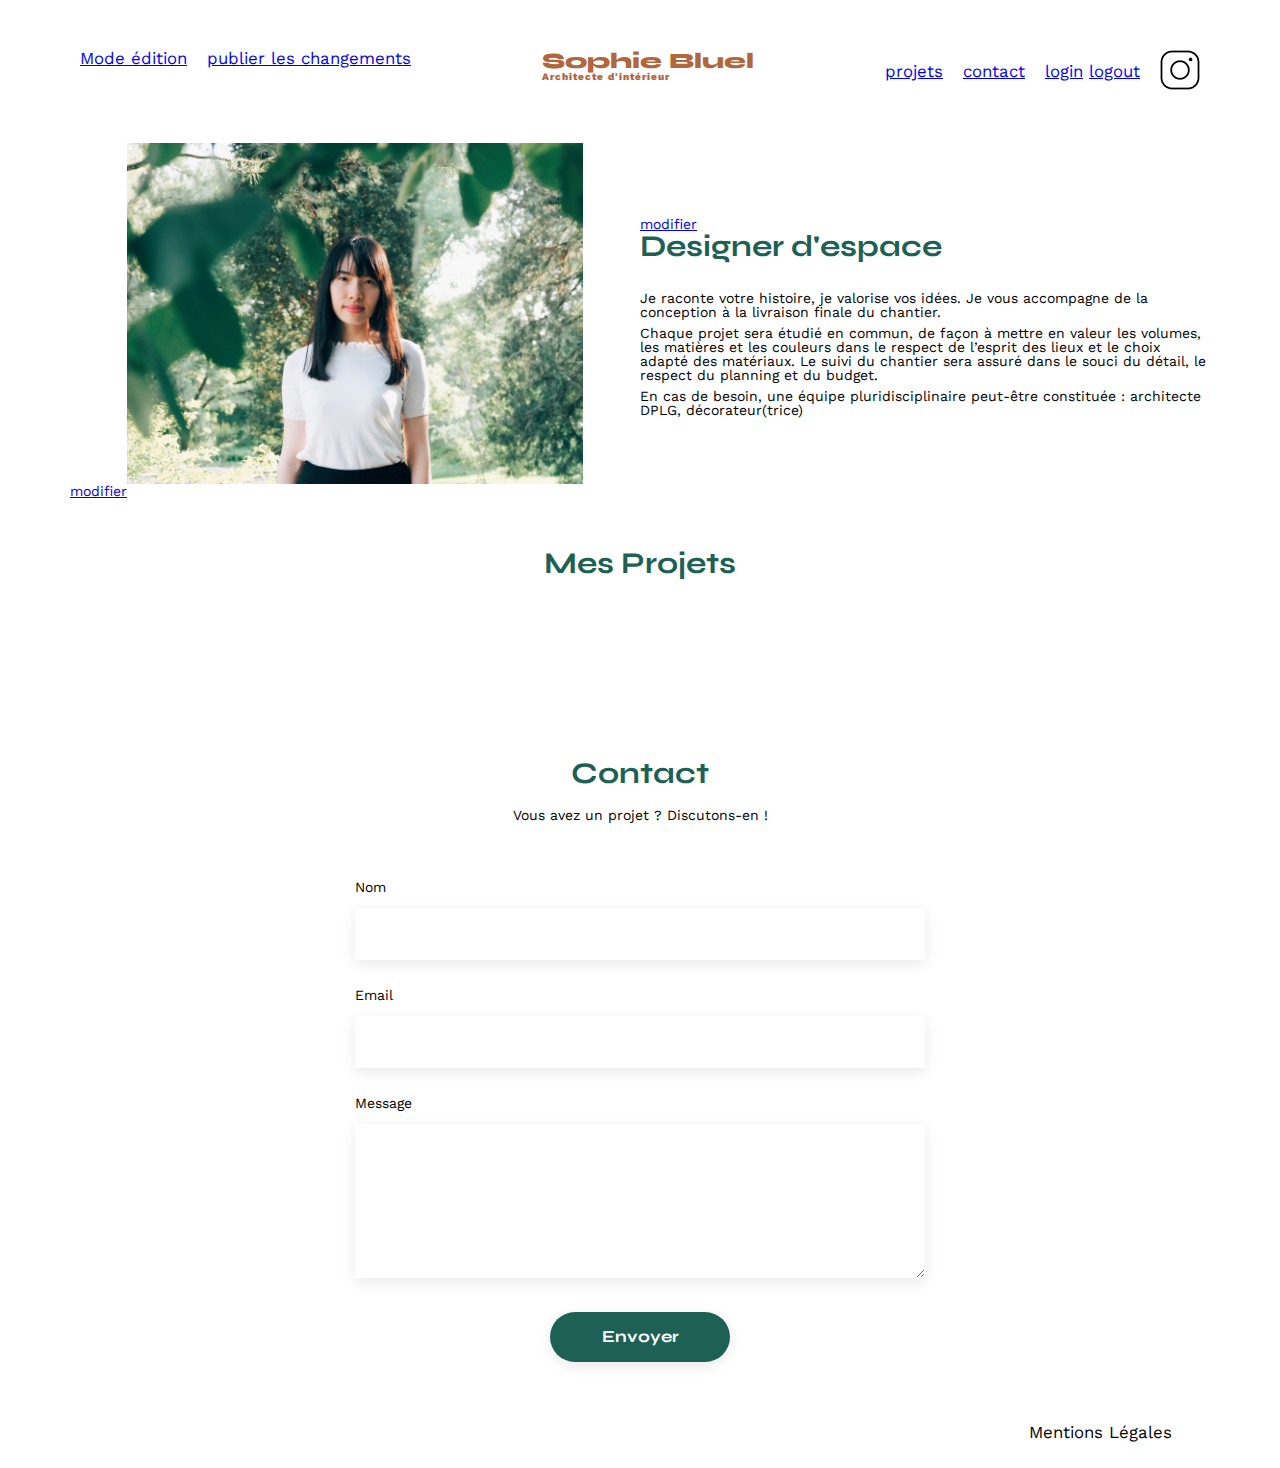
==== FrontEnd/index.html @ 35801a2e "préparation de la section modale en commentaire" ====
<!DOCTYPE html>
<html lang="fr">

<head>
	<meta charset="UTF-8">
	<title>Sophie Bluel - Architecte d'intérieur</title>
	<meta name="viewport" content="width=device-width, initial-scale=1.0">
	<link rel="preconnect" href="https://fonts.googleapis.com">
	<link rel="preconnect" href="https://fonts.gstatic.com" crossorigin>
	<link href="https://fonts.googleapis.com/css2?family=Syne:wght@700;800&family=Work+Sans&display=swap"
		rel="stylesheet">
	<meta name="description" content="">
	<link rel="stylesheet" href="./assets/style.css">
	<script type="module" src="/FrontEnd/index.js"></script>
</head>

<body>
	<header>
		<nav id="top-bar">
			<ul>
				<li><a href="#"><i class="fa-sharp fa-regular fa-pen-to-square"></i>Mode édition</a></li>
				<li><a href="#" class="publish-btn">publier les changements</a></li>
			</ul>
		</nav>

		<h1>Sophie Bluel <span>Architecte d'intérieur</span></h1>
		<nav>
			<ul>
				<li><a href="#portfolio">projets</a></li>
				<li><a href="#contact">contact</a></li>
				<li>
					<a class="only-guest" href="login.html">login</a>
					<a id="nav-logout" class="only-admin" href="#">logout</a>
				</li>
				<li><img src="./assets/icons/instagram.png" alt="Instagram"></li>
			</ul>
		</nav>
	</header>
	<main>

		<section id="introduction">
			<figure>
				<img src="./assets/images/sophie-bluel.png" alt="sophie-bluel">
				<a id="update-img" class="only-admin update-btn" href="#"><i
						class="fa-sharp fa-regular fa-pen-to-square"></i>modifier</a>
			</figure>
			<article id="space-introduction-in-mode-admin">
				<a id="update-description" class="only-admin update-btn" href="#"><i
						class="fa-sharp fa-regular fa-pen-to-square"></i>modifier</a>
				<h2>Designer d'espace</h2>
				<p>Je raconte votre histoire, je valorise vos idées. Je vous accompagne de la conception à la livraison
					finale du chantier.</p>
				<p>Chaque projet sera étudié en commun, de façon à mettre en valeur les volumes, les matières et les
					couleurs dans le respect de l’esprit des lieux et le choix adapté des matériaux. Le suivi du
					chantier sera assuré dans le souci du détail, le respect du planning et du budget.</p>
				<p>En cas de besoin, une équipe pluridisciplinaire peut-être constituée : architecte DPLG,
					décorateur(trice)</p>
			</article>
		</section>

		<section id="portfolio">
			<h2>Mes Projets</h2>
			<div id="all-filters" class="filters"></div>
			<div class="gallery"></div>
		</section>
		<section id="contact">
			<h2>Contact</h2>
			<p>Vous avez un projet ? Discutons-en !</p>
			<form action="#" method="post">
				<label for="name">Nom</label>
				<input type="text" name="name" id="name">
				<label for="email">Email</label>
				<input type="email" name="email" id="email">
				<label for="message">Message</label>
				<textarea name="message" id="message" cols="30" rows="10"></textarea>
				<input type="submit" value="Envoyer">
			</form>
		</section>
	</main>

	<footer>
		<nav>
			<ul>
				<li>Mentions Légales</li>
			</ul>
		</nav>
	</footer>
	<!-- Modale -->

</body>

</html>
---- FrontEnd/assets/style.css ----
/* http://meyerweb.com/eric/tools/css/reset/
   v2.0 | 20110126
   License: none (public domain)
*/

html,
body,
div,
span,
applet,
object,
iframe,
h1,
h2,
h3,
h4,
h5,
h6,
p,
blockquote,
pre,
a,
abbr,
acronym,
address,
big,
cite,
code,
del,
dfn,
em,
img,
ins,
kbd,
q,
s,
samp,
small,
strike,
strong,
sub,
sup,
tt,
var,
b,
u,
i,
center,
dl,
dt,
dd,
ol,
ul,
li,
fieldset,
form,
label,
legend,
table,
caption,
tbody,
tfoot,
thead,
tr,
th,
td,
article,
aside,
canvas,
details,
embed,
figure,
figcaption,
footer,
header,
hgroup,
menu,
nav,
output,
ruby,
section,
summary,
time,
mark,
audio,
video {
	margin: 0;
	padding: 0;
	border: 0;
	font-size: 100%;
	font: inherit;
	vertical-align: baseline;
}

/* HTML5 display-role reset for older browsers */
article,
aside,
details,
figcaption,
figure,
footer,
header,
hgroup,
menu,
nav,
section {
	display: block;
}

body {
	line-height: 1;
}

ol,
ul {
	list-style: none;
}

blockquote,
q {
	quotes: none;
}

blockquote:before,
blockquote:after,
q:before,
q:after {
	content: '';
	content: none;
}

table {
	border-collapse: collapse;
	border-spacing: 0;
}

/** end reset css**/
body {
	max-width: 1140px;
	margin: auto;
	font-family: 'Work Sans';
	font-size: 14px;
}

header {
	display: flex;
	justify-content: space-between;
	margin: 50px 0
}

section {
	margin: 50px 0
}

h1 {
	display: flex;
	flex-direction: column;
	font-family: 'Syne';
	font-size: 22px;
	font-weight: 800;
	color: #B1663C
}

h1>span {
	font-family: 'Work Sans';
	font-size: 10px;
	letter-spacing: 0.1em;
	;
}

h2 {
	font-family: 'Syne';
	font-weight: 700;
	font-size: 30px;
	color: #1D6154
}

nav ul {
	display: flex;
	align-items: center;
	list-style-type: none;

}

nav li {
	padding: 0 10px;
	font-size: 1.2em;
}

li:hover {
	color: #B1663C;
}

#introduction {
	display: flex;
	align-items: center;
}

#introduction figure {
	flex: 1
}

#introduction img {
	display: block;
	margin: auto;
	width: 80%;
}

#introduction article {
	flex: 1
}

#introduction h2 {
	margin-bottom: 1em;
}

#introduction p {
	margin-bottom: 0.5em;
}

#portfolio h2 {
	text-align: center;
	margin-bottom: 1em;
}

/* portfolio filters */
.filters {
	display: flex;
	flex-direction: row;
	justify-content: center;
	padding: 50px 0;
}

.filters-design {
	margin-left: 10px;
	border: 1px solid #1D6154;
	border-radius: 60px;
	font-size: 1.15em;
	color: #1D6154;
	background-color: rgb(246, 246, 235);
	padding: 7px 15px;
}

.filter-active {
	color: #FFFFFF;
}

.filter-all {
	padding-left: 25px;
	padding-right: 25px;
}

/* portfolio gallery */
.gallery {
	width: 100%;
	display: grid;
	grid-template-columns: 1fr 1fr 1fr;
	grid-column-gap: 20px;
	grid-row-gap: 20px;
}

.gallery img {
	width: 100%;
}

.gallery figcaption {
	font-size: 0.930em;
	line-height: 15px;
	padding-top: 7px;
}

/* contact section */
#contact {
	width: 50%;
	margin: auto;
}

#contact>* {
	text-align: center;

}

#contact h2 {
	margin-bottom: 20px;
}

#contact form {
	text-align: left;
	margin-top: 30px;
	display: flex;
	flex-direction: column;
}

#contact input {
	height: 50px;
	font-size: 1.2em;
	border: none;
	box-shadow: 0px 4px 14px rgba(0, 0, 0, 0.09);
}

#contact label {
	margin: 2em 0 1em 0;
}

#contact textarea {
	border: none;
	box-shadow: 0px 4px 14px rgba(0, 0, 0, 0.09);
}

input[type="submit"] {
	font-family: 'Syne';
	font-weight: 700;
	color: white;
	background-color: #1D6154;
	margin: 2em auto;
	width: 180px;
	text-align: center;
	border-radius: 60px;
}

/* footer */
footer nav ul {
	display: flex;
	justify-content: flex-end;
	margin: 2em
}
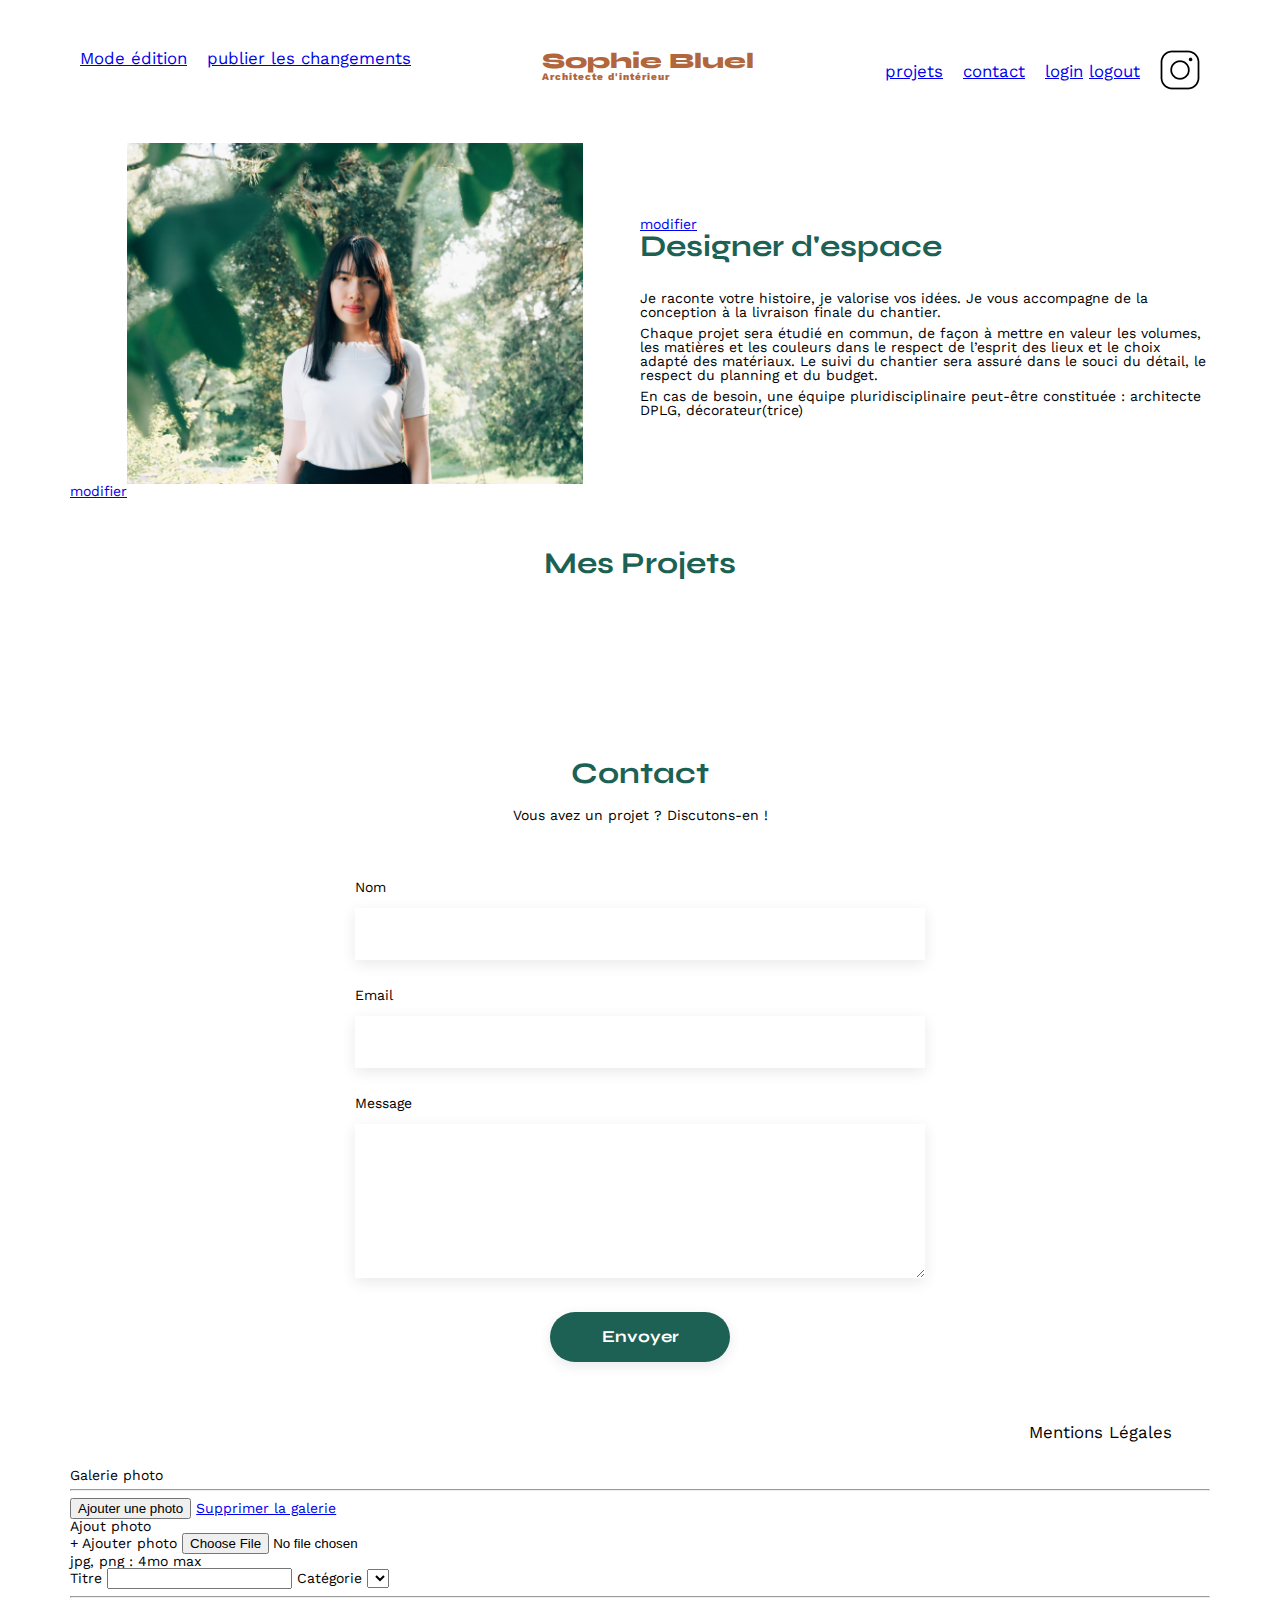
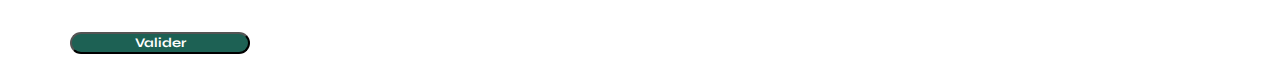
==== commit d206f6a9: "ajout modale en html" ====
--- a/FrontEnd/index.html
+++ b/FrontEnd/index.html
@@ -32,7 +32,8 @@
 					<a class="only-guest" href="login.html">login</a>
 					<a id="nav-logout" class="only-admin" href="#">logout</a>
 				</li>
-				<li><img src="./assets/icons/instagram.png" alt="Instagram"></li>
+				<li id="instagram"><img src="./assets/icons/instagram.png" href="https://www.instagram.com/"
+						alt="Instagram"></li>
 			</ul>
 		</nav>
 	</header>
@@ -86,7 +87,43 @@
 		</nav>
 	</footer>
 	<!-- Modale -->
-
+	<div id="modal" class="modal-overlay" aria-hidden="true" role="dialog" aria-labelledby="title-modal-overlay">
+		<div id="modal-works" class="modal-gallery">
+			<a id="button-to-close-first-window" href="#" class="modal-close"><i class="fa-solid fa-xmark"></i></a>
+			<h3 id="title-modal-overlay" class="modal-title">Galerie photo</h3>
+			<div class="modal-content"></div>
+			<hr>
+			<div class="container-modal-add-and-modal-delete">
+				<button id="modal-edit-add" class="modal-add">Ajouter une photo</button>
+				<a href="#" class="modal-delete-all">Supprimer la galerie</a>
+			</div>
+		</div>
+		<div id="modal-edit" class="modal-edit-work">
+			<div class="container-for-icon-in-second-window-of-modal">
+				<a id="arrow-return" href="#"><i class="fa-solid fa-arrow-left"></i></a>
+				<a id="button-to-close-second-window" href="#"><i class="fa-solid fa-xmark"></i></a>
+			</div>
+			<h3 class="modal-title">Ajout photo</h3>
+			<form id="modal-edit-work-form" method="post" action="#">
+				<div id="modal-edit-new-photo" class="modal-content-new-photo">
+					<i id="photo-add-icon" class="fa-regular fa-image"></i>
+					<label id="new-image">+ Ajouter photo</label>
+					<input id="form-image" type="file" name="image" accept="image/*, .jpg, .jpeg, .png" required>
+					<p id="photo-size">jpg, png : 4mo max</p>
+				</div>
+				<div class="modal-content-new-category-title">
+					<label for="form-title">Titre</label>
+					<input type="text" name="title" id="form-title" value="" required>
+					<label for="form-category">Catégorie</label>
+					<select class="choice-category" id="form-category" required>
+						<option value=""></option>
+					</select>
+					<hr class="border-in-second-window-of-modal">
+					<input type="submit" id="submit-new-work" value="Valider">
+				</div>
+			</form>
+		</div>
+	</div>
 </body>
 
 </html>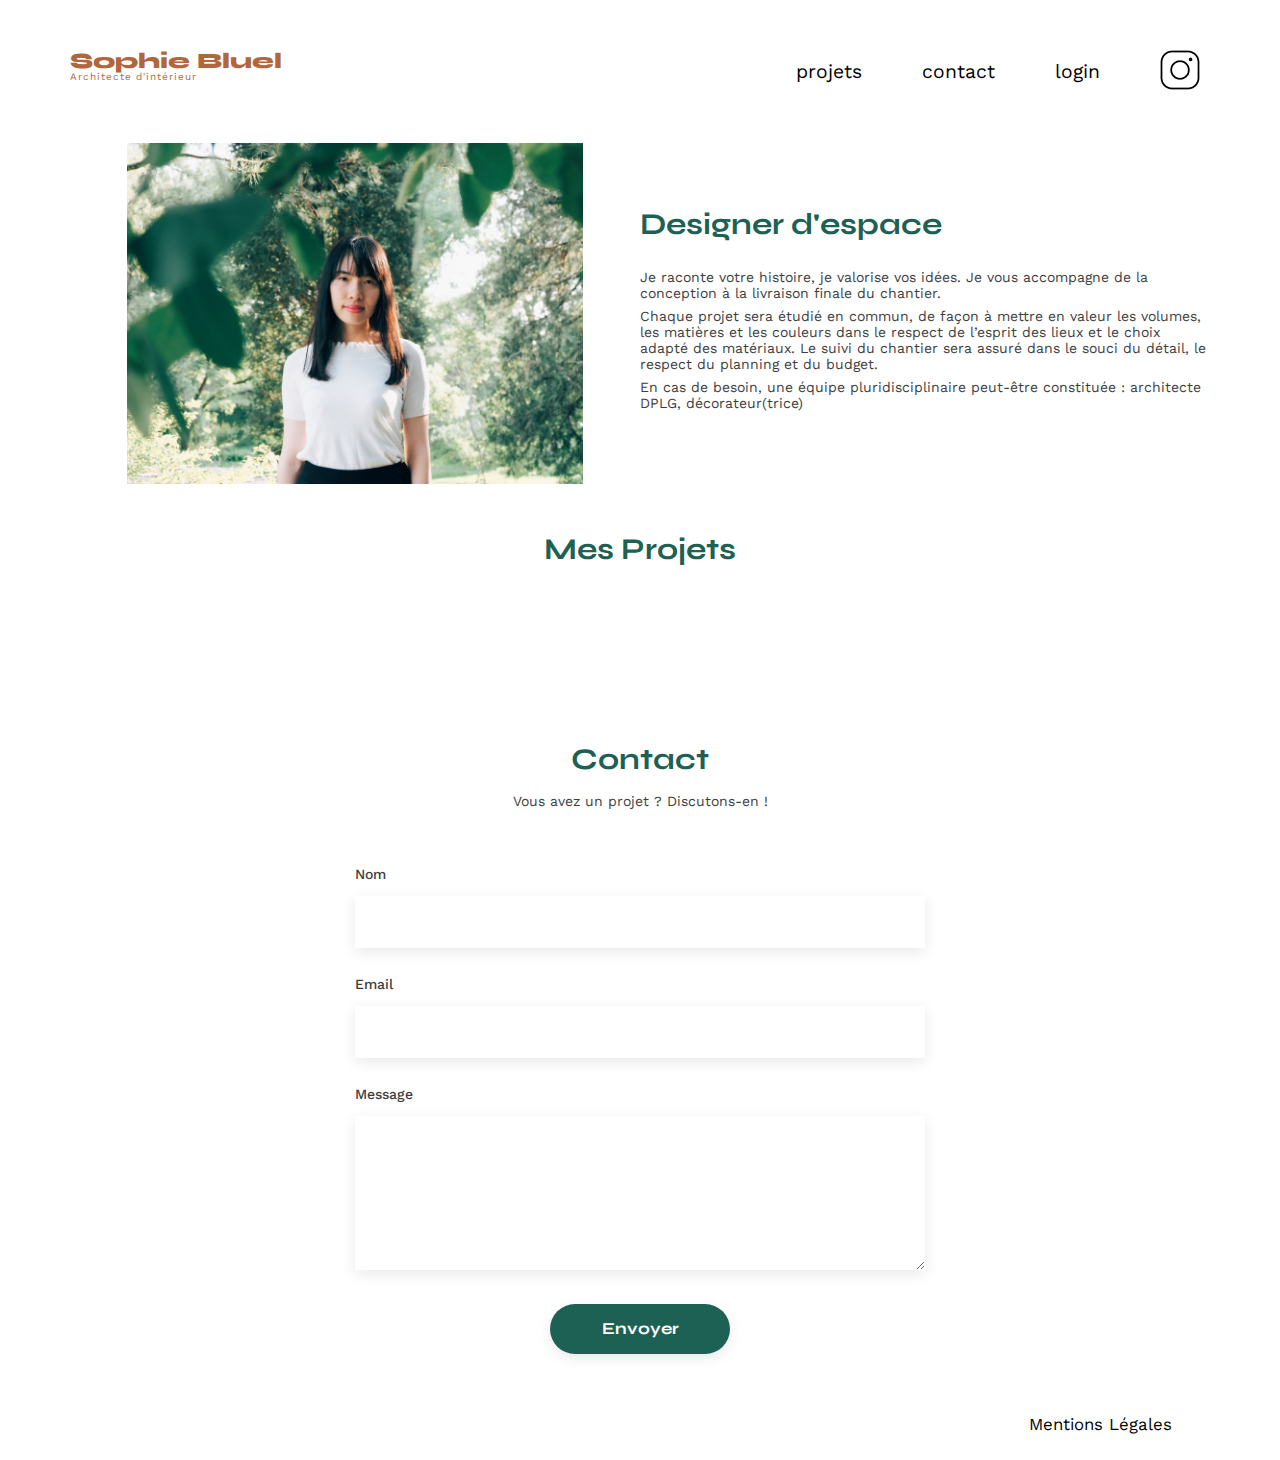
==== commit 82d0a55e: "correction de certaines balises, correction d'affichage du header pour la page login sans impacter l" ====
--- a/FrontEnd/index.html
+++ b/FrontEnd/index.html
@@ -16,7 +16,7 @@
 
 <body>
 	<header>
-		<nav id="top-bar">
+		<nav id="top-bar-design">
 			<ul>
 				<li><a href="#"><i class="fa-sharp fa-regular fa-pen-to-square"></i>Mode édition</a></li>
 				<li><a href="#" class="publish-btn">publier les changements</a></li>
--- a/FrontEnd/assets/style.css
+++ b/FrontEnd/assets/style.css
@@ -144,7 +144,7 @@
 
 header {
 	display: flex;
-	justify-content: space-between;
+	justify-content: flex-end;
 	margin: 50px 0
 }
 
@@ -158,7 +158,7 @@
 	font-family: 'Syne';
 	font-size: 22px;
 	font-weight: 800;
-	color: #B1663C
+	color: #B1663C;
 }
 
 h1>span {
@@ -191,6 +191,143 @@
 	color: #B1663C;
 }
 
+li a:hover,
+.user-login-formulary a:hover,
+#top-bar a:hover,
+.container-only-admin a:hover,
+.update-btn:hover {
+	color: #B1663C;
+}
+
+ul {
+	list-style: none;
+}
+
+a {
+	text-decoration: none;
+	color: #000000;
+}
+
+.insta-logo {
+	width: 19px;
+	height: 19px;
+	margin-top: 5px;
+}
+
+input[type="submit"]:hover,
+button:hover {
+	cursor: pointer;
+}
+
+#introduction p,
+#contact label,
+#contact p,
+.gallery figcaption,
+.user-login-formulary label,
+.user-login-formulary a,
+#modal-edit-work-form label {
+	color: #3D3D3D;
+}
+
+h1>span,
+#introduction p,
+.gallery figcaption,
+#contact p,
+nav a,
+.modal-title,
+.modal-delete-all,
+.modal-content-new-photo p {
+	font-weight: 400;
+}
+
+#contact label,
+.user-login-formulary label,
+.user-login-formulary a,
+#modal-edit-work-form #new-image,
+.modal-content-new-category-title label {
+	font-weight: 500;
+}
+
+h1 .name-of-designer,
+.filters-design,
+#contact input[type="submit"],
+.user-login-formulary input[type="submit"],
+.modal-delete-all,
+#modal-edit-work-form input[type="submit"] {
+	font-family: 'Syne';
+}
+
+.user-login-formulary input[type="submit"],
+#portfolio .filter-active,
+#contact input[type="submit"],
+.modal-add {
+	background-color: #1D6154;
+}
+
+#introduction p,
+#contact label,
+footer li a,
+.user-login-formulary label,
+.user-login-formulary a {
+	line-height: 16px;
+}
+
+#contact form,
+#contact>*,
+.user-login-formulary form,
+.user-login-formulary h2 {
+	min-width: 200px;
+}
+
+.only-guest {
+	display: block;
+}
+
+.only-admin {
+	display: none;
+}
+
+/*** CSS HEADER ***/
+
+.nav-for-user {
+	display: flex;
+	flex-direction: row;
+	justify-content: space-between;
+	padding: 50px 50px 0 50px;
+}
+
+h1 {
+	display: flex;
+	flex-direction: column;
+	margin-right: auto;
+}
+
+.name-of-designer {
+	font-weight: 800;
+	font-size: 1.6em;
+	line-height: 26px;
+	color: #B1663C;
+	margin-right: 13.4rem;
+}
+
+.job-of-designer {
+	font-size: 0.680em;
+	line-height: 12px;
+	letter-spacing: 0.1em;
+	margin-top: 5px;
+	color: #B1663C;
+}
+
+nav li {
+	padding-left: 50px;
+}
+
+nav a {
+	font-size: 1.15em;
+	line-height: 19px;
+}
+
+/* introduction */
 #introduction {
 	display: flex;
 	align-items: center;
@@ -216,6 +353,15 @@
 
 #introduction p {
 	margin-bottom: 0.5em;
+}
+
+
+#introduction #update-description {
+	padding-bottom: 20px;
+}
+
+#introduction #update-img {
+	padding-top: 15px;
 }
 
 #portfolio h2 {
@@ -323,4 +469,342 @@
 	display: flex;
 	justify-content: flex-end;
 	margin: 2em
+}
+
+/***** Login page *****/
+.typography-for-login-in-user-page {
+	font-weight: 600;
+}
+
+.user-login-formulary form {
+	display: flex;
+	flex-direction: column;
+	text-align: left;
+}
+
+.user-login-formulary {
+	width: 50%;
+	margin: auto;
+	padding: 140px 170px 330px 170px;
+}
+
+.user-login-formulary h2 {
+	text-align: center;
+}
+
+.space-between-label-and-input-in-user-login-formulary {
+	padding-bottom: 5px;
+	padding-top: 30px;
+}
+
+.user-login-formulary input {
+	height: 50px;
+	border: none;
+	box-shadow: 0px 4px 14px rgba(0, 0, 0, 0.09);
+}
+
+.user-login-formulary input[type="submit"] {
+	margin: 40px auto 30px;
+	height: 36px;
+	display: block;
+	border: none;
+	color: #FFFFFF;
+	border-radius: 60px;
+	font-size: 1em;
+	padding: 10px 39px;
+	min-width: 180px;
+}
+
+.user-login-formulary a {
+	margin: auto;
+	text-decoration: underline;
+}
+
+/***** CSS admin mode only *****/
+body.connected .only-guest {
+	display: none;
+}
+
+body.connected .only-admin {
+	display: block;
+}
+
+/*** Top-bar ***/
+#top-bar-design {
+	display: flex;
+	flex-direction: row;
+	justify-content: center;
+	width: 100%;
+	height: 60px;
+	background-color: #000000;
+	display: none;
+}
+
+#top-bar-design li {
+	padding-left: 10px;
+}
+
+#top-bar-design i {
+	padding-right: 10px;
+	font-size: 16px;
+}
+
+#top-bar-design a {
+	color: #FFFFFF;
+}
+
+#top-bar-design .publish-btn {
+	background: #FFFFFF;
+	border-radius: 60px;
+	color: #000000;
+	padding: 9px 23px;
+}
+
+/*** Click "modifier" to open modal ***/
+.container-only-admin {
+	display: flex;
+	flex-direction: row;
+	justify-content: center;
+	align-items: center;
+	gap: 30px;
+}
+
+.update-btn i {
+	padding-right: 10px;
+	font-size: 20px;
+}
+
+/*** CSS Modal ***/
+.modal-overlay {
+	position: fixed;
+	display: flex;
+	flex-direction: row;
+	justify-content: center;
+	align-items: center;
+	top: 0;
+	left: 0;
+	width: 100%;
+	height: 100%;
+	background-color: rgba(0, 0, 0, 0.3);
+	display: none;
+}
+
+/* First window of modal, "modal-works" */
+.modal-gallery {
+	width: 44%;
+	height: 730px;
+	background-color: #FFFFFF;
+	border-radius: 10px;
+	display: none;
+}
+
+.modal-content {
+	display: flex;
+	flex-direction: row;
+	flex-wrap: wrap;
+	padding: 45px 90px 45px 100px;
+	gap: 10px;
+}
+
+.modal-content figure {
+	display: flex;
+	flex-direction: column;
+}
+
+.modal-content img {
+	width: 80px;
+}
+
+.modal-content .work-item .trash,
+.modal-content .work-item .cross {
+	margin-top: 5px;
+	color: #FFFFFF;
+	background: #000000;
+	border-radius: 2px;
+	text-align: center;
+	position: absolute;
+}
+
+.modal-content .work-item .trash {
+	margin-left: 60px;
+	padding: 4px;
+	font-size: 9px;
+}
+
+.modal-content .work-item .cross {
+	margin-left: 40px;
+	padding: 3.5px;
+	font-size: 10px;
+}
+
+.modal-content .work-item .cross {
+	display: none;
+}
+
+.modal-content .work-item:hover .cross {
+	display: flex;
+}
+
+.modal-content .work-item:hover {
+	cursor: pointer;
+}
+
+.modal-content figcaption {
+	padding-top: 5px;
+}
+
+.modal-close {
+	display: flex;
+	flex-direction: row;
+	justify-content: flex-end;
+	padding-right: 30px;
+	padding-top: 30px;
+	font-size: 15px;
+}
+
+.modal-title {
+	font-size: 1.860em;
+	line-height: 30px;
+	text-align: center;
+	padding-top: 15px;
+}
+
+hr {
+	margin: 0 105px;
+	border-top: 1px solid #B3B3B3;
+	border-bottom: 0;
+	border-left: 0;
+	border-right: 0;
+}
+
+.container-modal-add-and-modal-delete {
+	display: flex;
+	flex-direction: column;
+	align-items: center;
+	padding-top: 40px;
+}
+
+.modal-add {
+	border: none;
+	border-radius: 60px;
+	color: #FFFFFF;
+	padding: 10px 49px;
+	font-family: 'Syne';
+	font-size: 1em;
+	font-weight: 700;
+}
+
+.modal-delete-all {
+	font-size: 1em;
+	line-height: 17px;
+	color: #D65353;
+	padding-top: 20px;
+}
+
+/* Second window of modal, "modal-edit" */
+.modal-edit-work {
+	width: 630px;
+	height: 670px;
+	background-color: #FFFFFF;
+	border-radius: 10px;
+	display: none;
+}
+
+.modal-edit-work .container-for-icon-in-second-window-of-modal {
+	display: flex;
+	flex-direction: row;
+	justify-content: space-between;
+	padding: 30px 30px 0 30px;
+	font-size: 15px;
+}
+
+#modal-edit-work-form .modal-content-new-photo {
+	display: flex;
+	flex-direction: column;
+	align-items: center;
+	padding: 30px 0 19px 0;
+	background-color: #E8F1F7;
+	border-radius: 3px;
+	margin: 35px 105px 0 105px;
+}
+
+.modal-content-new-photo i {
+	font-size: 58px;
+	color: #B9C5CC;
+	padding-bottom: 20px;
+}
+
+.modal-content-new-photo #new-image {
+	background-color: #CBD6DC;
+	border: none;
+	border-radius: 50px;
+	font-family: 'Work Sans';
+	font-size: 1em;
+	line-height: 16px;
+	color: #306685;
+	text-align: center;
+	padding: 10px 33px;
+	cursor: pointer;
+}
+
+.modal-content-new-photo #form-image {
+	margin-top: -36px;
+	width: 173px;
+	padding: 8px 0;
+	border: none;
+	border-radius: 50px;
+	opacity: 0;
+	cursor: pointer;
+}
+
+.modal-content-new-photo p {
+	font-size: 0.750em;
+	line-height: 12px;
+	color: #444444;
+	padding-top: 7px;
+}
+
+#modal-edit-work-form .modal-content-new-category-title {
+	display: flex;
+	flex-direction: column;
+	text-align: left;
+	padding: 10px 105px 0 105px;
+}
+
+.modal-content-new-category-title input[type="text"],
+select {
+	height: 51px;
+	box-shadow: 0px 4px 14px rgba(0, 0, 0, 0.09);
+	border: none;
+}
+
+.modal-content-new-category-title #form-title,
+#form-category {
+	color: #444444;
+	padding-left: 16px;
+	font-family: 'Work Sans';
+	font-size: 1em;
+}
+
+.modal-content-new-category-title label {
+	padding-top: 20px;
+	padding-bottom: 10px;
+}
+
+.modal-content-new-category-title .border-in-second-window-of-modal {
+	margin-left: 0;
+	margin-right: 0;
+	margin-top: 45px;
+}
+
+#modal-edit-work-form input[type="submit"] {
+	border-radius: 60px;
+	margin: 30px auto 45px;
+	padding: 10px 90px;
+	border: none;
+	color: #FFFFFF;
+	font-style: normal;
+	font-weight: 700;
+	font-size: 1em;
+	background-color: #A7A7A7;
 }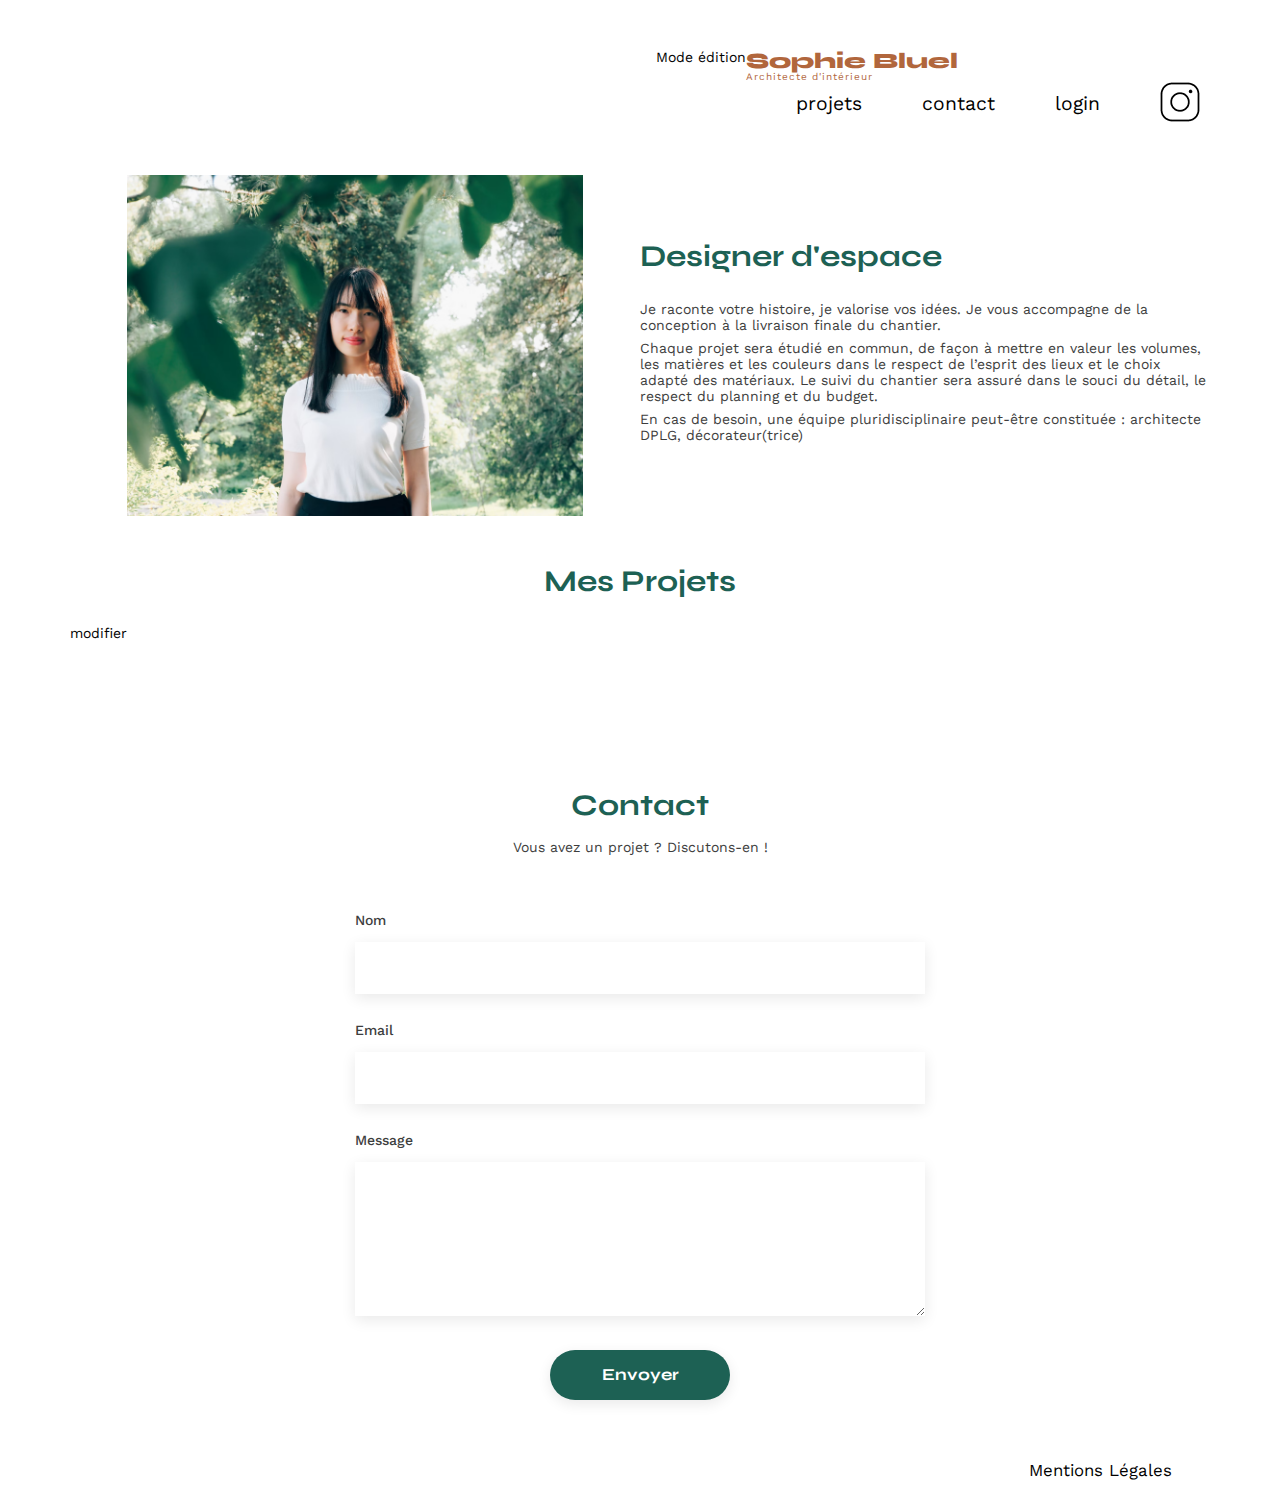
==== commit d7cd0598: "modifications lié a la connexion" ====
--- a/FrontEnd/index.html
+++ b/FrontEnd/index.html
@@ -11,43 +11,36 @@
 		rel="stylesheet">
 	<meta name="description" content="">
 	<link rel="stylesheet" href="./assets/style.css">
-	<script type="module" src="/FrontEnd/index.js"></script>
+	<script type="module" src="./index.js"></script>
 </head>
 
 <body>
 	<header>
-		<nav id="top-bar-design">
-			<ul>
-				<li><a href="#"><i class="fa-sharp fa-regular fa-pen-to-square"></i>Mode édition</a></li>
-				<li><a href="#" class="publish-btn">publier les changements</a></li>
-			</ul>
-		</nav>
+		<div id="header-edit">
+			<div class="edit"><i class="fa-regular fa-pen-to-square"></i>
+				<p>Mode édition</p>
+			</div>
+		</div>
+		<div id="header-top">
 
-		<h1>Sophie Bluel <span>Architecte d'intérieur</span></h1>
-		<nav>
-			<ul>
-				<li><a href="#portfolio">projets</a></li>
-				<li><a href="#contact">contact</a></li>
-				<li>
-					<a class="only-guest" href="login.html">login</a>
-					<a id="nav-logout" class="only-admin" href="#">logout</a>
-				</li>
-				<li id="instagram"><img src="./assets/icons/instagram.png" href="https://www.instagram.com/"
-						alt="Instagram"></li>
-			</ul>
-		</nav>
+			<h1>Sophie Bluel <span>Architecte d'intérieur</span></h1>
+			<nav>
+				<ul>
+					<li><a href="#portfolio">projets</a></li>
+					<li><a href="#contact">contact</a></li>
+					<li><a class="only-guest" id="login-button" href="login.html">login</a></li>
+					<li id="instagram"><img src="./assets/icons/instagram.png" href="https://www.instagram.com/"
+							alt="Instagram"></li>
+				</ul>
+			</nav>
 	</header>
 	<main>
 
 		<section id="introduction">
 			<figure>
 				<img src="./assets/images/sophie-bluel.png" alt="sophie-bluel">
-				<a id="update-img" class="only-admin update-btn" href="#"><i
-						class="fa-sharp fa-regular fa-pen-to-square"></i>modifier</a>
 			</figure>
-			<article id="space-introduction-in-mode-admin">
-				<a id="update-description" class="only-admin update-btn" href="#"><i
-						class="fa-sharp fa-regular fa-pen-to-square"></i>modifier</a>
+			<article>
 				<h2>Designer d'espace</h2>
 				<p>Je raconte votre histoire, je valorise vos idées. Je vous accompagne de la conception à la livraison
 					finale du chantier.</p>
@@ -61,7 +54,12 @@
 
 		<section id="portfolio">
 			<h2>Mes Projets</h2>
-			<div id="all-filters" class="filters"></div>
+			<!-- Bouton d'édition -->
+			<div id="edit-works">
+				<i class="fa-regular fa-pen-to-square"></i><span>modifier</span>
+			</div>
+			<!-- Fin du bouton d'édition -->
+			<div id="filter-container" class="filters"></div>
 			<div class="gallery"></div>
 		</section>
 		<section id="contact">
@@ -86,44 +84,6 @@
 			</ul>
 		</nav>
 	</footer>
-	<!-- Modale -->
-	<div id="modal" class="modal-overlay" aria-hidden="true" role="dialog" aria-labelledby="title-modal-overlay">
-		<div id="modal-works" class="modal-gallery">
-			<a id="button-to-close-first-window" href="#" class="modal-close"><i class="fa-solid fa-xmark"></i></a>
-			<h3 id="title-modal-overlay" class="modal-title">Galerie photo</h3>
-			<div class="modal-content"></div>
-			<hr>
-			<div class="container-modal-add-and-modal-delete">
-				<button id="modal-edit-add" class="modal-add">Ajouter une photo</button>
-				<a href="#" class="modal-delete-all">Supprimer la galerie</a>
-			</div>
-		</div>
-		<div id="modal-edit" class="modal-edit-work">
-			<div class="container-for-icon-in-second-window-of-modal">
-				<a id="arrow-return" href="#"><i class="fa-solid fa-arrow-left"></i></a>
-				<a id="button-to-close-second-window" href="#"><i class="fa-solid fa-xmark"></i></a>
-			</div>
-			<h3 class="modal-title">Ajout photo</h3>
-			<form id="modal-edit-work-form" method="post" action="#">
-				<div id="modal-edit-new-photo" class="modal-content-new-photo">
-					<i id="photo-add-icon" class="fa-regular fa-image"></i>
-					<label id="new-image">+ Ajouter photo</label>
-					<input id="form-image" type="file" name="image" accept="image/*, .jpg, .jpeg, .png" required>
-					<p id="photo-size">jpg, png : 4mo max</p>
-				</div>
-				<div class="modal-content-new-category-title">
-					<label for="form-title">Titre</label>
-					<input type="text" name="title" id="form-title" value="" required>
-					<label for="form-category">Catégorie</label>
-					<select class="choice-category" id="form-category" required>
-						<option value=""></option>
-					</select>
-					<hr class="border-in-second-window-of-modal">
-					<input type="submit" id="submit-new-work" value="Valider">
-				</div>
-			</form>
-		</div>
-	</div>
 </body>
 
 </html>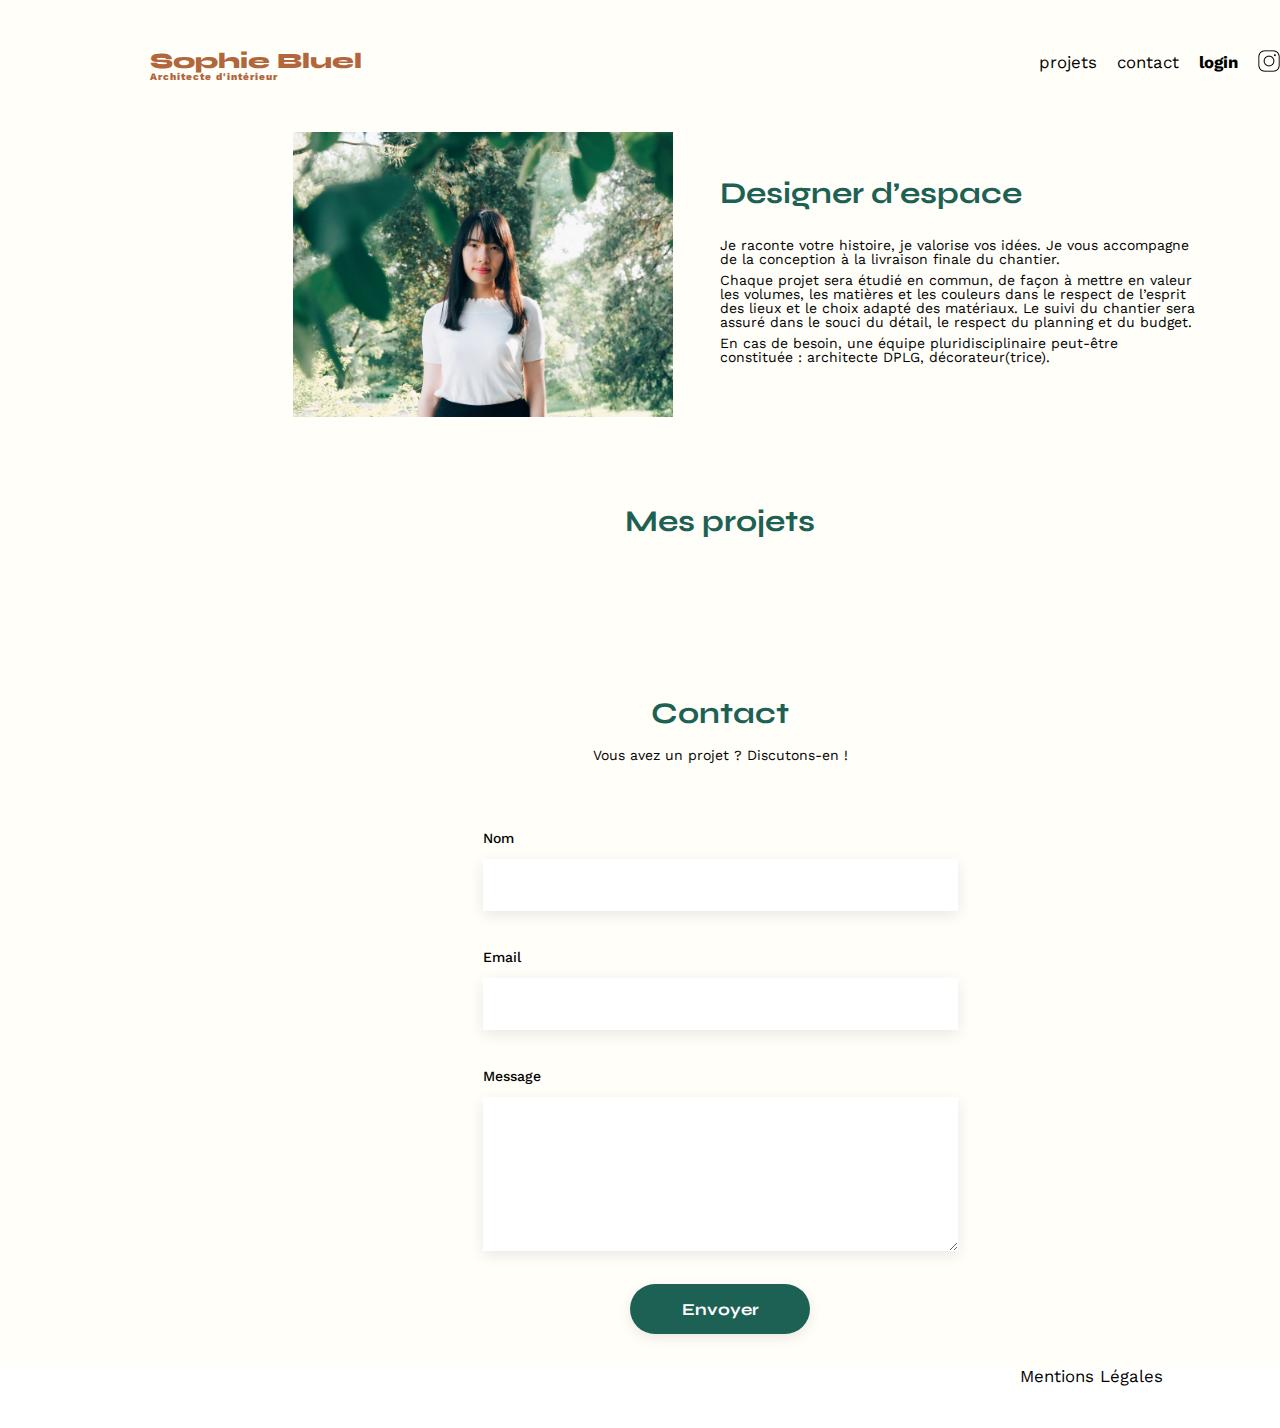
==== commit 38c85edf: "modification des balises html, adaptation du css en conséquence, plus modifications apporter au logi" ====
--- a/FrontEnd/index.html
+++ b/FrontEnd/index.html
@@ -11,7 +11,10 @@
 		rel="stylesheet">
 	<meta name="description" content="">
 	<link rel="stylesheet" href="./assets/style.css">
-	<script type="module" src="./index.js"></script>
+	<script src="./index.js" defer></script>
+	<script src="./modal.js" defer></script>
+	<script src="https://kit.fontawesome.com/3c74274841.js" crossorigin="anonymous"></script>
+
 </head>
 
 <body>
@@ -22,45 +25,99 @@
 			</div>
 		</div>
 		<div id="header-top">
-
 			<h1>Sophie Bluel <span>Architecte d'intérieur</span></h1>
 			<nav>
 				<ul>
 					<li><a href="#portfolio">projets</a></li>
 					<li><a href="#contact">contact</a></li>
-					<li><a class="only-guest" id="login-button" href="login.html">login</a></li>
-					<li id="instagram"><img src="./assets/icons/instagram.png" href="https://www.instagram.com/"
-							alt="Instagram"></li>
+					<li class="active"><a id="login-button" href="./login.html">login</a></li>
+					<li id="instagram"><img src="./assets/icons/instagram.png"
+							href="https://www.instagram.com/openclassrooms" alt="Instagram"></li>
 				</ul>
 			</nav>
+		</div>
 	</header>
 	<main>
-
 		<section id="introduction">
 			<figure>
-				<img src="./assets/images/sophie-bluel.png" alt="sophie-bluel">
+				<img src="./assets/images/sophie-bluel.png" alt="">
 			</figure>
 			<article>
-				<h2>Designer d'espace</h2>
+				<h2>Designer d’espace</h2>
 				<p>Je raconte votre histoire, je valorise vos idées. Je vous accompagne de la conception à la livraison
 					finale du chantier.</p>
 				<p>Chaque projet sera étudié en commun, de façon à mettre en valeur les volumes, les matières et les
 					couleurs dans le respect de l’esprit des lieux et le choix adapté des matériaux. Le suivi du
 					chantier sera assuré dans le souci du détail, le respect du planning et du budget.</p>
-				<p>En cas de besoin, une équipe pluridisciplinaire peut-être constituée : architecte DPLG,
-					décorateur(trice)</p>
+				<p>En cas de besoin, une équipe pluridisciplinaire peut-être constituée : architecte DPLG,
+					décorateur(trice).</p>
 			</article>
 		</section>
+		<section id="portfolio">
+			<div id="title-project">
+				<h2>Mes projets</h2>
+				<!-- Bouton d'édition -->
+				<div id="edit-works">
+					<i class="fa-regular fa-pen-to-square"></i><span>modifier</span>
+				</div>
+				<!-- Fin du bouton d'édition -->
+			</div>
+			<div id="filter-container">
+				<!-- Galerie gérée par JavaScript -->
+			</div>
 
-		<section id="portfolio">
-			<h2>Mes Projets</h2>
-			<!-- Bouton d'édition -->
-			<div id="edit-works">
-				<i class="fa-regular fa-pen-to-square"></i><span>modifier</span>
+			<div class="gallery">
+				<!-- Galerie gérée par JavaScript -->
 			</div>
-			<!-- Fin du bouton d'édition -->
-			<div id="filter-container" class="filters"></div>
-			<div class="gallery"></div>
+
+			<!-- Modale galerie -->
+			<section class="modal" id="modalGallery" aria-hidden="true" style="display: none;">
+				<div class="modal-wrapper js-modal-stop">
+					<button class="js-modal-close"><i class="fa-solid fa-xmark"></i></button>
+					<!-- Contenu de la modale -->
+					<h3>Galerie photo</h3>
+					<!-- ajout des médias -->
+
+					<div class="modal-content">
+						<!-- Galerie gérée par JavaScript -->
+					</div>
+					<!-- Fin des médias -->
+					<div class="border-line"></div>
+					<button type="button" id="addPhotoButton">Ajouter une photo</button>
+
+				</div>
+			</section>
+			<!-- Fin de la modale galerie -->
+
+			<!-- Modale ajout travail -->
+			<section class="modal" id="modalAddWork" aria-hidden="true" style="display: none;">
+				<div class="modal-wrapper js-modal-stop">
+					<button class="js-modal-back"><i class="fa-solid fa-arrow-left"></i></i></button>
+					<button class="js-modal-close"><i class="fa-solid fa-xmark"></i></button>
+
+					<h3>Ajout photo</h3>
+					<!-- Formulaire d'ajout travail -->
+					<form id="formAddWork">
+						<div class="containerAddPhoto">
+							<i class="fa-regular fa-image"></i>
+							<label for="file" class="labelFile">+ Ajouter photo</label>
+							<p>jpg, png : 4mo max</p>
+							<input type="file" name="image" id="file" accept="image/jpg, image/png" required
+								style="display: none;">
+							<img id="previewImage" src="#" alt="Aperçu de l'image" style="display: none;">
+						</div>
+						<label for="title">Titre</label>
+						<input type="text" name="title" id="title" required>
+						<label for="categoryInput">Catégorie</label>
+						<select id="categoryInput" name="category" required></select>
+						<div class="border-line"></div>
+						<button type="submit" id="addWorkButton">Valider</button>
+					</form>
+
+				</div>
+			</section>
+			<!-- Fin de la modale ajout travail -->
+
 		</section>
 		<section id="contact">
 			<h2>Contact</h2>
@@ -76,11 +133,10 @@
 			</form>
 		</section>
 	</main>
-
 	<footer>
 		<nav>
 			<ul>
-				<li>Mentions Légales</li>
+				<li><a href="#">Mentions Légales</a></li>
 			</ul>
 		</nav>
 	</footer>
--- a/FrontEnd/assets/style.css
+++ b/FrontEnd/assets/style.css
@@ -1,8 +1,3 @@
-/* http://meyerweb.com/eric/tools/css/reset/
-   v2.0 | 20110126
-   License: none (public domain)
-*/
-
 html,
 body,
 div,
@@ -125,7 +120,7 @@
 blockquote:after,
 q:before,
 q:after {
-	content: '';
+	content: "";
 	content: none;
 }
 
@@ -136,50 +131,83 @@
 
 /** end reset css**/
 body {
-	max-width: 1140px;
+	margin: 0 auto;
+	font-family: "Work Sans";
+	font-size: 14px;
+	background-color: #fffef8;
+}
+
+header {
+	display: flex;
+	flex-direction: column;
+	justify-content: space-between;
+	margin-bottom: 50px;
+	margin-left: auto;
+	margin-right: auto;
+	width: auto;
+}
+
+#header-edit {
+	display: flex;
+	justify-content: center;
+	padding: 20px 0;
+	margin-top: 0;
+	background-color: black;
+	color: white;
+}
+
+.edit {
+	display: flex;
+	flex-direction: row;
+	gap: 12px;
+}
+
+#header-top {
+	display: flex;
+	justify-content: space-between;
+	margin-left: auto;
+	margin-right: auto;
+	margin-top: 50px;
+	padding: 0 150px;
+	width: 1140px;
+}
+
+main {
+	width: 950px;
 	margin: auto;
-	font-family: 'Work Sans';
-	font-size: 14px;
-}
-
-header {
-	display: flex;
-	justify-content: flex-end;
-	margin: 50px 0
+	padding: 0 245px;
 }
 
 section {
-	margin: 50px 0
+	margin: 50px 0;
 }
 
 h1 {
 	display: flex;
 	flex-direction: column;
-	font-family: 'Syne';
+	font-family: "Syne";
 	font-size: 22px;
 	font-weight: 800;
-	color: #B1663C;
+	color: #b1663c;
 }
 
 h1>span {
-	font-family: 'Work Sans';
+	font-family: "Work Sans";
 	font-size: 10px;
 	letter-spacing: 0.1em;
-	;
 }
 
 h2 {
-	font-family: 'Syne';
+	font-family: "Syne";
 	font-weight: 700;
 	font-size: 30px;
-	color: #1D6154
+	color: #1d6154;
 }
 
 nav ul {
 	display: flex;
 	align-items: center;
 	list-style-type: none;
-
 }
 
 nav li {
@@ -187,154 +215,32 @@
 	font-size: 1.2em;
 }
 
-li:hover {
-	color: #B1663C;
-}
-
-li a:hover,
-.user-login-formulary a:hover,
-#top-bar a:hover,
-.container-only-admin a:hover,
-.update-btn:hover {
-	color: #B1663C;
-}
-
-ul {
-	list-style: none;
+nav li.active {
+	font-weight: bold;
 }
 
 a {
 	text-decoration: none;
-	color: #000000;
-}
-
-.insta-logo {
-	width: 19px;
-	height: 19px;
-	margin-top: 5px;
-}
-
-input[type="submit"]:hover,
-button:hover {
-	cursor: pointer;
-}
-
-#introduction p,
-#contact label,
-#contact p,
-.gallery figcaption,
-.user-login-formulary label,
-.user-login-formulary a,
-#modal-edit-work-form label {
-	color: #3D3D3D;
-}
-
-h1>span,
-#introduction p,
-.gallery figcaption,
-#contact p,
-nav a,
-.modal-title,
-.modal-delete-all,
-.modal-content-new-photo p {
-	font-weight: 400;
-}
-
-#contact label,
-.user-login-formulary label,
-.user-login-formulary a,
-#modal-edit-work-form #new-image,
-.modal-content-new-category-title label {
-	font-weight: 500;
-}
-
-h1 .name-of-designer,
-.filters-design,
-#contact input[type="submit"],
-.user-login-formulary input[type="submit"],
-.modal-delete-all,
-#modal-edit-work-form input[type="submit"] {
-	font-family: 'Syne';
-}
-
-.user-login-formulary input[type="submit"],
-#portfolio .filter-active,
-#contact input[type="submit"],
-.modal-add {
-	background-color: #1D6154;
-}
-
-#introduction p,
-#contact label,
-footer li a,
-.user-login-formulary label,
-.user-login-formulary a {
-	line-height: 16px;
-}
-
-#contact form,
-#contact>*,
-.user-login-formulary form,
-.user-login-formulary h2 {
-	min-width: 200px;
-}
-
-.only-guest {
-	display: block;
-}
-
-.only-admin {
-	display: none;
-}
-
-/*** CSS HEADER ***/
-
-.nav-for-user {
-	display: flex;
-	flex-direction: row;
-	justify-content: space-between;
-	padding: 50px 50px 0 50px;
-}
-
-h1 {
-	display: flex;
-	flex-direction: column;
-	margin-right: auto;
-}
-
-.name-of-designer {
-	font-weight: 800;
-	font-size: 1.6em;
-	line-height: 26px;
-	color: #B1663C;
-	margin-right: 13.4rem;
-}
-
-.job-of-designer {
-	font-size: 0.680em;
-	line-height: 12px;
-	letter-spacing: 0.1em;
-	margin-top: 5px;
-	color: #B1663C;
-}
-
-nav li {
-	padding-left: 50px;
-}
-
-nav a {
-	font-size: 1.15em;
-	line-height: 19px;
-}
-
-/* introduction */
+	color: black;
+	cursor: pointer;
+}
+
+#instagram img {
+	height: 22px;
+	cursor: pointer;
+}
+
+li:hover {
+	color: #b1663c;
+}
+
 #introduction {
 	display: flex;
 	align-items: center;
 }
 
 #introduction figure {
-	flex: 1
+	flex: 1;
 }
 
 #introduction img {
@@ -344,7 +250,7 @@
 }
 
 #introduction article {
-	flex: 1
+	flex: 1;
 }
 
 #introduction h2 {
@@ -355,48 +261,10 @@
 	margin-bottom: 0.5em;
 }
 
-
-#introduction #update-description {
-	padding-bottom: 20px;
-}
-
-#introduction #update-img {
-	padding-top: 15px;
-}
-
 #portfolio h2 {
 	text-align: center;
-	margin-bottom: 1em;
-}
-
-/* portfolio filters */
-.filters {
-	display: flex;
-	flex-direction: row;
-	justify-content: center;
-	padding: 50px 0;
-}
-
-.filters-design {
-	margin-left: 10px;
-	border: 1px solid #1D6154;
-	border-radius: 60px;
-	font-size: 1.15em;
-	color: #1D6154;
-	background-color: rgb(246, 246, 235);
-	padding: 7px 15px;
-}
-
-.filter-active {
-	color: #FFFFFF;
-}
-
-.filter-all {
-	padding-left: 25px;
-	padding-right: 25px;
-}
-
-/* portfolio gallery */
+}
+
 .gallery {
 	width: 100%;
 	display: grid;
@@ -409,42 +277,41 @@
 	width: 100%;
 }
 
-.gallery figcaption {
-	font-size: 0.930em;
-	line-height: 15px;
-	padding-top: 7px;
-}
-
-/* contact section */
-#contact {
+#contact,
+#login {
 	width: 50%;
 	margin: auto;
 }
 
-#contact>* {
+#contact>*,
+#login>* {
 	text-align: center;
-
-}
-
-#contact h2 {
+}
+
+#contact h2,
+#login h2 {
 	margin-bottom: 20px;
 }
 
-#contact form {
+#contact form,
+#login form {
 	text-align: left;
 	margin-top: 30px;
 	display: flex;
 	flex-direction: column;
 }
 
-#contact input {
+#contact input,
+#login input {
 	height: 50px;
 	font-size: 1.2em;
 	border: none;
 	box-shadow: 0px 4px 14px rgba(0, 0, 0, 0.09);
-}
-
-#contact label {
+	cursor: pointer;
+}
+
+#contact label,
+#login label {
 	margin: 2em 0 1em 0;
 }
 
@@ -454,357 +321,310 @@
 }
 
 input[type="submit"] {
-	font-family: 'Syne';
+	font-family: "Syne";
 	font-weight: 700;
 	color: white;
-	background-color: #1D6154;
+	background-color: #1d6154;
 	margin: 2em auto;
 	width: 180px;
 	text-align: center;
 	border-radius: 60px;
 }
 
-/* footer */
+footer {
+	background-color: white;
+	height: 60px;
+}
+
 footer nav ul {
 	display: flex;
 	justify-content: flex-end;
-	margin: 2em
-}
-
-/***** Login page *****/
-.typography-for-login-in-user-page {
-	font-weight: 600;
-}
-
-.user-login-formulary form {
-	display: flex;
-	flex-direction: column;
-	text-align: left;
-}
-
-.user-login-formulary {
-	width: 50%;
-	margin: auto;
-	padding: 140px 170px 330px 170px;
-}
-
-.user-login-formulary h2 {
+	margin-right: 107px;
+}
+
+#filter-container {
+	display: flex;
+	justify-content: center;
+	align-items: center;
+	gap: 10px;
+	border-radius: 5px;
+	padding: 10px;
+}
+
+/* Style pour les boutons de filtre normaux */
+.filter-item {
+	display: inline-flex;
+	border: 1px solid #1d6154;
+	color: #1d6154;
+	padding: 9px 1em;
+	border-radius: 20px;
+}
+
+/* Style pour l'éléments de filtre actif */
+.filter-item.selected {
+	display: inline-flex;
+	border: 1px solid #1d6154;
+	background-color: #1d6154;
+	color: white;
+	padding: 9px 1em;
+	border-radius: 20px;
+}
+
+#forgot-password {
 	text-align: center;
-}
-
-.space-between-label-and-input-in-user-login-formulary {
-	padding-bottom: 5px;
-	padding-top: 30px;
-}
-
-.user-login-formulary input {
-	height: 50px;
-	border: none;
-	box-shadow: 0px 4px 14px rgba(0, 0, 0, 0.09);
-}
-
-.user-login-formulary input[type="submit"] {
-	margin: 40px auto 30px;
-	height: 36px;
-	display: block;
-	border: none;
-	color: #FFFFFF;
-	border-radius: 60px;
-	font-size: 1em;
-	padding: 10px 39px;
-	min-width: 180px;
-}
-
-.user-login-formulary a {
-	margin: auto;
+	margin-top: 28px;
+	margin-bottom: 355px;
 	text-decoration: underline;
 }
 
-/***** CSS admin mode only *****/
-body.connected .only-guest {
-	display: none;
-}
-
-body.connected .only-admin {
-	display: block;
-}
-
-/*** Top-bar ***/
-#top-bar-design {
+.hidden {
+	display: none !important;
+}
+
+/*********** Modal ***********/
+
+#title-project {
+	display: flex;
+	justify-content: center;
+	align-items: center;
+	gap: 31px;
+	padding: 39px 0 92px;
+}
+
+#edit-works {
 	display: flex;
 	flex-direction: row;
 	justify-content: center;
-	width: 100%;
-	height: 60px;
-	background-color: #000000;
+	align-items: center;
+	gap: 10px;
+	cursor: pointer;
+}
+
+#edit-works span {
+	color: black;
+	font-size: 14px;
+	font-family: "Work Sans";
+	font-weight: 400;
+}
+
+#edit-works i {
+	font-size: 15px;
+}
+
+.modal {
+	position: fixed;
 	display: none;
-}
-
-#top-bar-design li {
-	padding-left: 10px;
-}
-
-#top-bar-design i {
-	padding-right: 10px;
-	font-size: 16px;
-}
-
-#top-bar-design a {
-	color: #FFFFFF;
-}
-
-#top-bar-design .publish-btn {
-	background: #FFFFFF;
-	border-radius: 60px;
-	color: #000000;
-	padding: 9px 23px;
-}
-
-/*** Click "modifier" to open modal ***/
-.container-only-admin {
-	display: flex;
-	flex-direction: row;
+	align-items: center;
 	justify-content: center;
-	align-items: center;
-	gap: 30px;
-}
-
-.update-btn i {
-	padding-right: 10px;
-	font-size: 20px;
-}
-
-/*** CSS Modal ***/
-.modal-overlay {
-	position: fixed;
-	display: flex;
-	flex-direction: row;
-	justify-content: center;
-	align-items: center;
 	top: 0;
 	left: 0;
 	width: 100%;
 	height: 100%;
-	background-color: rgba(0, 0, 0, 0.3);
-	display: none;
-}
-
-/* First window of modal, "modal-works" */
-.modal-gallery {
-	width: 44%;
-	height: 730px;
-	background-color: #FFFFFF;
+	background: rgba(0, 0, 0, 0.3);
+	z-index: 1000;
+}
+
+.modal-wrapper {
+	display: flex;
+	flex-direction: column;
+	align-items: center;
+	position: relative;
+	overflow: auto;
+	width: 590px;
+	max-width: calc(100% - 40px);
+	max-height: calc(100vh - 20px);
+	padding: 20px;
+	background-color: #fff;
+	box-shadow: 0 4px 6px rgba(0, 0, 0, 0.1);
 	border-radius: 10px;
-	display: none;
+}
+
+.modal-wrapper h3 {
+	font-size: 26px;
+	font-weight: 400;
+	text-align: center;
+	padding-top: 40px;
+	padding-bottom: 36px;
+}
+
+.js-modal-close {
+	position: absolute;
+	top: 10px;
+	right: 10px;
+	background: none;
+	border: none;
+	font-size: 1.5rem;
+	color: #333;
+	cursor: pointer;
+}
+
+.js-modal-back {
+	position: absolute;
+	top: 10px;
+	left: 10px;
+	background: none;
+	border: none;
+	font-size: 1.5rem;
+	color: #333;
+	cursor: pointer;
 }
 
 .modal-content {
-	display: flex;
-	flex-direction: row;
-	flex-wrap: wrap;
-	padding: 45px 90px 45px 100px;
+	display: grid;
+	justify-content: center;
+	grid-template-columns: 1fr 1fr 1fr 1fr 1fr;
+	grid-column-gap: 6px;
+	grid-row-gap: 25px;
+	width: 419px;
+	margin-bottom: 30px;
+}
+
+.modal-content img {
+	height: 104px;
+}
+
+.image-container {
+	position: relative;
+	display: inline-block;
+}
+
+.image-container img {
+	display: block;
+	width: 100%;
+	height: auto;
+}
+
+.icon-background {
+	position: absolute;
+	top: 5px;
+	right: 5px;
+	width: 17px;
+	height: 17px;
+	background-color: black;
+	border-radius: 2px;
+	display: flex;
+	justify-content: center;
+	align-items: center;
+	cursor: pointer;
+}
+
+.icon-overlay {
+	font-size: 10px;
+	color: white;
+}
+
+.border-line {
+	border: 1px solid #b3b3b3;
+	width: 420px;
+	margin: 38px 0;
+}
+
+#addPhotoButton {
+	font-family: "Syne";
+	font-size: 14px;
+	font-weight: 700;
+	background-color: #1d6154;
+	color: white;
+	border-radius: 60px;
+	width: 237px;
+	height: 36px;
+	margin-bottom: 25px;
+	cursor: pointer;
+}
+
+#addWorkButton {
+	display: block;
+	margin-left: auto;
+	margin-right: auto;
+	font-family: "Syne";
+	font-size: 14px;
+	font-weight: 700;
+	background-color: #a7a7a7;
+	color: white;
+	border-radius: 60px;
+	width: 237px;
+	height: 36px;
+	margin-bottom: 25px;
+	cursor: pointer;
+	border: none;
+	transition: background-color 0.3s, color 0.3s;
+}
+
+#addWorkButton:hover {
+	background-color: white !important;
+	color: #1d6154 !important;
+	border: 1px solid #1d6154 !important;
+}
+
+.fa-xmark {
+	font-size: 24px;
+	margin: 16px 20px 0 0;
+}
+
+.fa-arrow-left {
+	font-size: 24px;
+	margin: 16px 0px 0 20px;
+}
+
+/* Formulaire ajout travail */
+
+#formAddWork {
+	display: flex;
+	flex-direction: column;
 	gap: 10px;
 }
 
-.modal-content figure {
+#formAddWork input[type="text"],
+#formAddWork select {
+	padding: 18px;
+}
+
+.containerAddPhoto {
 	display: flex;
 	flex-direction: column;
-}
-
-.modal-content img {
-	width: 80px;
-}
-
-.modal-content .work-item .trash,
-.modal-content .work-item .cross {
-	margin-top: 5px;
-	color: #FFFFFF;
-	background: #000000;
-	border-radius: 2px;
-	text-align: center;
-	position: absolute;
-}
-
-.modal-content .work-item .trash {
-	margin-left: 60px;
-	padding: 4px;
-	font-size: 9px;
-}
-
-.modal-content .work-item .cross {
-	margin-left: 40px;
-	padding: 3.5px;
-	font-size: 10px;
-}
-
-.modal-content .work-item .cross {
-	display: none;
-}
-
-.modal-content .work-item:hover .cross {
-	display: flex;
-}
-
-.modal-content .work-item:hover {
-	cursor: pointer;
-}
-
-.modal-content figcaption {
-	padding-top: 5px;
-}
-
-.modal-close {
-	display: flex;
-	flex-direction: row;
-	justify-content: flex-end;
-	padding-right: 30px;
-	padding-top: 30px;
-	font-size: 15px;
-}
-
-.modal-title {
-	font-size: 1.860em;
-	line-height: 30px;
-	text-align: center;
-	padding-top: 15px;
-}
-
-hr {
-	margin: 0 105px;
-	border-top: 1px solid #B3B3B3;
-	border-bottom: 0;
-	border-left: 0;
-	border-right: 0;
-}
-
-.container-modal-add-and-modal-delete {
-	display: flex;
-	flex-direction: column;
-	align-items: center;
-	padding-top: 40px;
-}
-
-.modal-add {
+	align-items: center;
+	gap: 7px;
+	background-color: #e8f1f6;
+	padding: 19px;
+	border-radius: 3px;
+	margin-bottom: 9px;
+}
+
+#previewImage {
+	max-height: 160px;
+}
+
+.labelFile {
+	color: #306685;
+	background-color: #cbd6dc;
+	padding: 10px 33px;
+	border-radius: 50px;
+}
+
+label {
+	font-size: 14px;
+	font-weight: 500;
+	padding-top: 11px;
+}
+
+#categoryInput,
+#title {
 	border: none;
-	border-radius: 60px;
-	color: #FFFFFF;
-	padding: 10px 49px;
-	font-family: 'Syne';
-	font-size: 1em;
-	font-weight: 700;
-}
-
-.modal-delete-all {
-	font-size: 1em;
-	line-height: 17px;
-	color: #D65353;
-	padding-top: 20px;
-}
-
-/* Second window of modal, "modal-edit" */
-.modal-edit-work {
-	width: 630px;
-	height: 670px;
-	background-color: #FFFFFF;
-	border-radius: 10px;
-	display: none;
-}
-
-.modal-edit-work .container-for-icon-in-second-window-of-modal {
-	display: flex;
-	flex-direction: row;
-	justify-content: space-between;
-	padding: 30px 30px 0 30px;
-	font-size: 15px;
-}
-
-#modal-edit-work-form .modal-content-new-photo {
-	display: flex;
-	flex-direction: column;
-	align-items: center;
-	padding: 30px 0 19px 0;
-	background-color: #E8F1F7;
-	border-radius: 3px;
-	margin: 35px 105px 0 105px;
-}
-
-.modal-content-new-photo i {
-	font-size: 58px;
-	color: #B9C5CC;
-	padding-bottom: 20px;
-}
-
-.modal-content-new-photo #new-image {
-	background-color: #CBD6DC;
-	border: none;
-	border-radius: 50px;
-	font-family: 'Work Sans';
-	font-size: 1em;
-	line-height: 16px;
-	color: #306685;
-	text-align: center;
-	padding: 10px 33px;
-	cursor: pointer;
-}
-
-.modal-content-new-photo #form-image {
-	margin-top: -36px;
-	width: 173px;
-	padding: 8px 0;
-	border: none;
-	border-radius: 50px;
-	opacity: 0;
-	cursor: pointer;
-}
-
-.modal-content-new-photo p {
-	font-size: 0.750em;
-	line-height: 12px;
-	color: #444444;
-	padding-top: 7px;
-}
-
-#modal-edit-work-form .modal-content-new-category-title {
-	display: flex;
-	flex-direction: column;
-	text-align: left;
-	padding: 10px 105px 0 105px;
-}
-
-.modal-content-new-category-title input[type="text"],
-select {
-	height: 51px;
-	box-shadow: 0px 4px 14px rgba(0, 0, 0, 0.09);
-	border: none;
-}
-
-.modal-content-new-category-title #form-title,
-#form-category {
-	color: #444444;
-	padding-left: 16px;
-	font-family: 'Work Sans';
-	font-size: 1em;
-}
-
-.modal-content-new-category-title label {
-	padding-top: 20px;
-	padding-bottom: 10px;
-}
-
-.modal-content-new-category-title .border-in-second-window-of-modal {
-	margin-left: 0;
-	margin-right: 0;
-	margin-top: 45px;
-}
-
-#modal-edit-work-form input[type="submit"] {
-	border-radius: 60px;
-	margin: 30px auto 45px;
-	padding: 10px 90px;
-	border: none;
-	color: #FFFFFF;
-	font-style: normal;
-	font-weight: 700;
-	font-size: 1em;
-	background-color: #A7A7A7;
-}+	background: #fff;
+	box-shadow: 0px 4px 14px 0px rgba(0, 0, 0, 0.09);
+}
+
+.fa-image {
+	font-size: 76px;
+	color: #cbd6dc;
+	margin: 0;
+}
+
+.buttonValidForm {
+	background-color: #1d6154;
+	color: white;
+}
+
+/* Fin formulaire ajout travail */
+
+/*********** Fin Modal ***********/